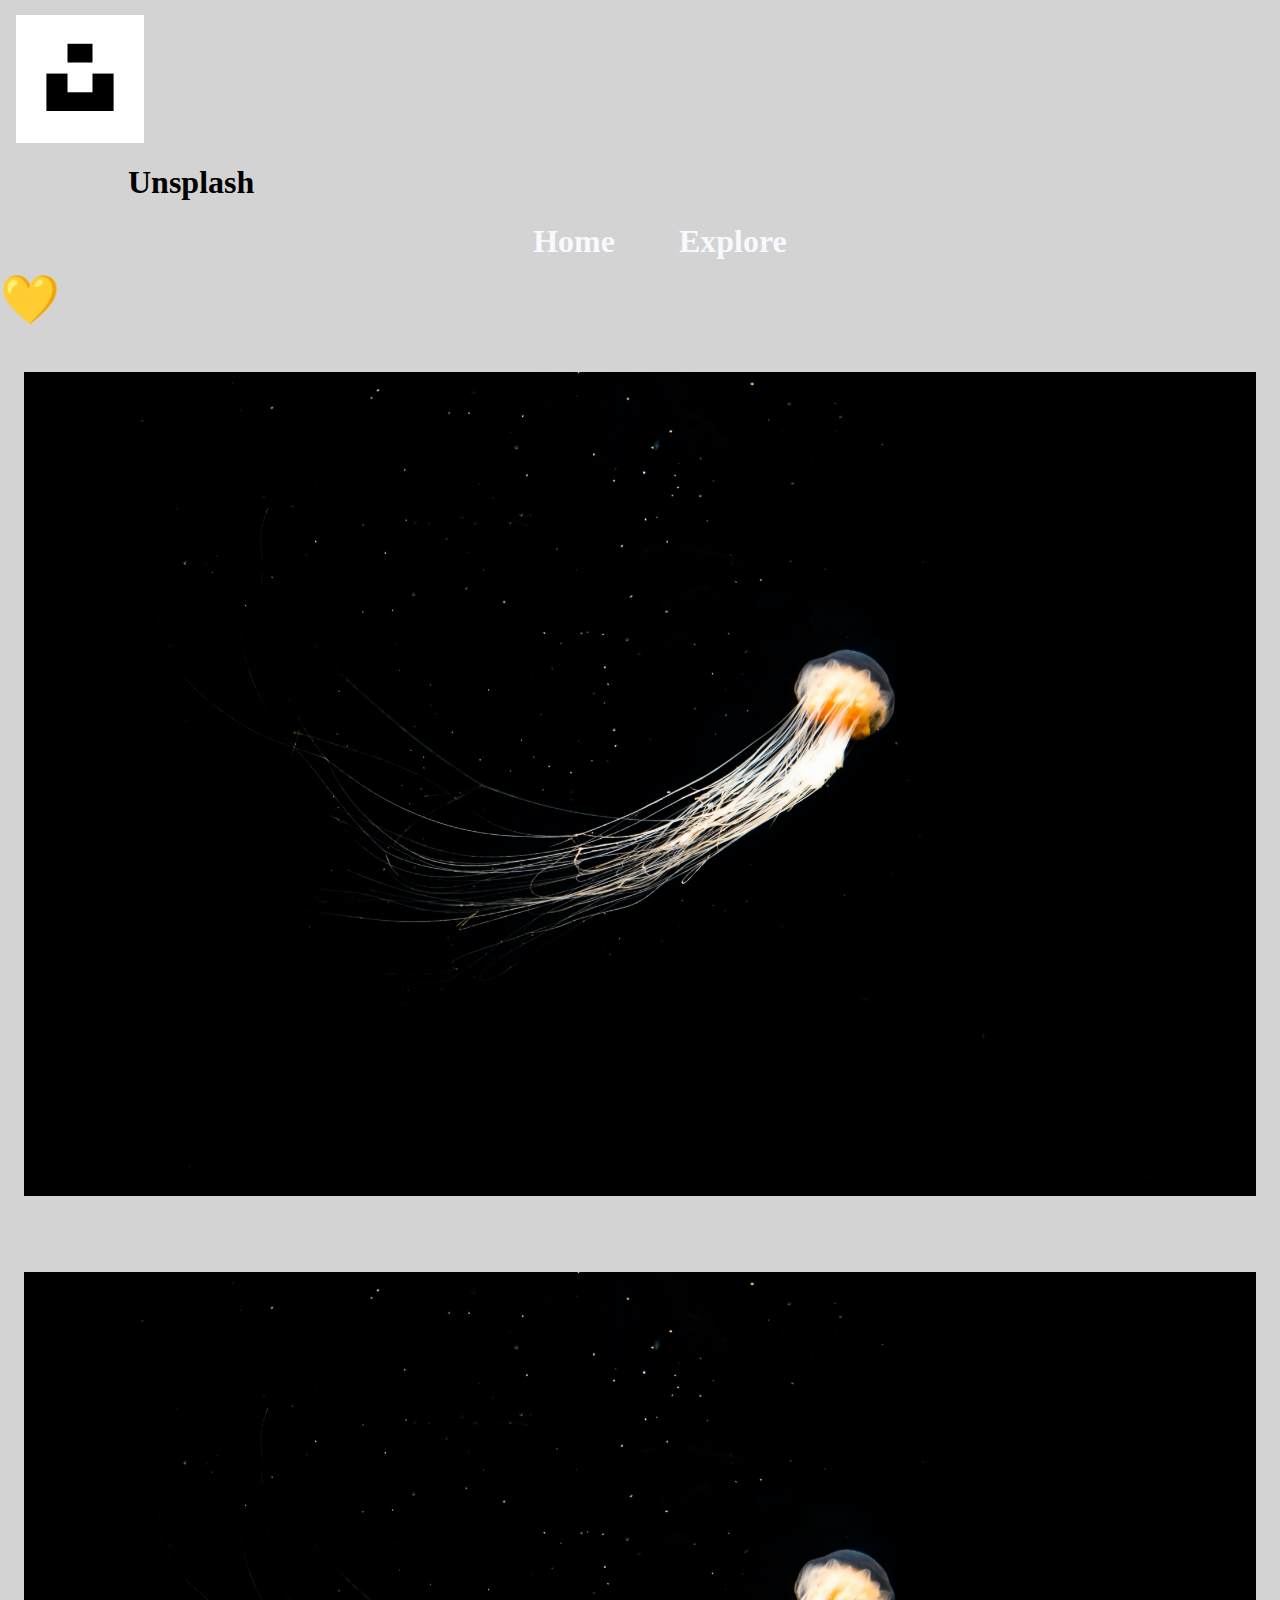
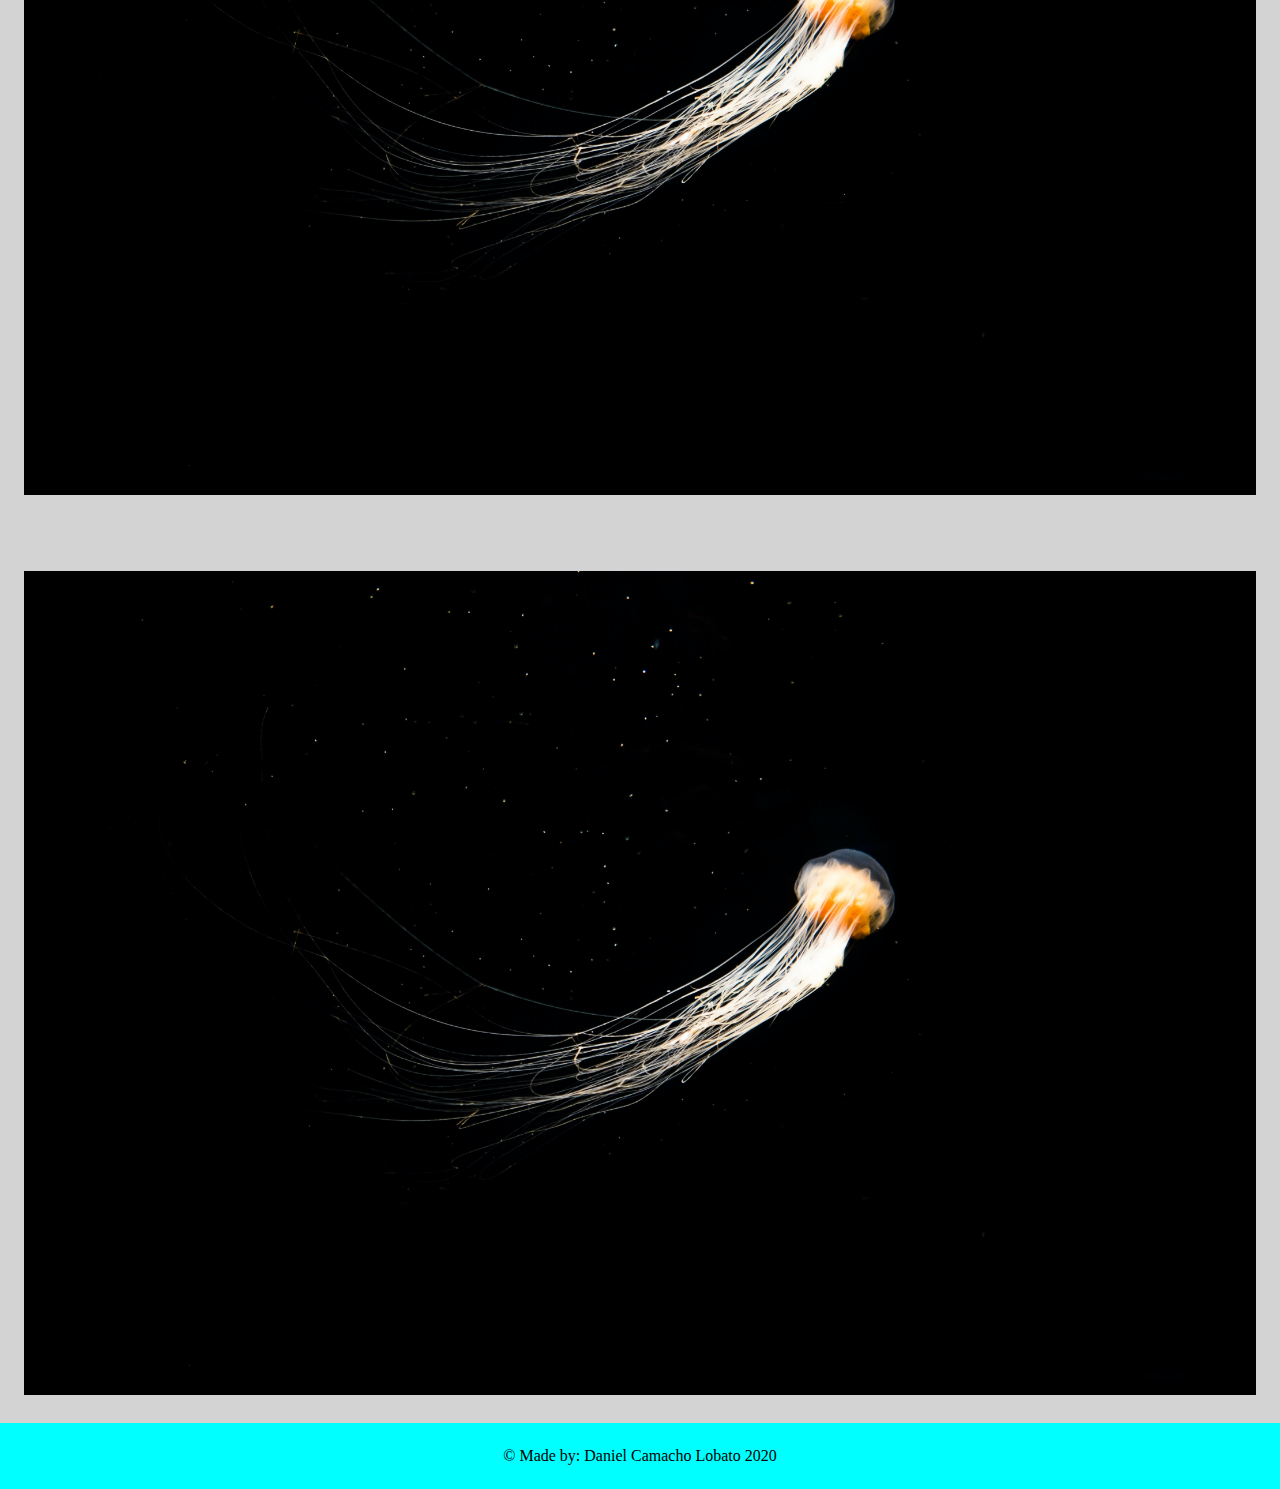
==== index.html @ 39430ba8 "Add files via upload" ====
<!doctype html>
<html lang="nl">

<head>
    <meta charset="UTF-8">
    <meta name="author" content="Daniel Camacho Lobato">
    <meta name="viewport" content="width=device-width, initial-scale=1">

    <title>Unsplash</title>

    <link href="styles/style.css" rel="stylesheet">
    <script type="text/javascript" src="scripts/script.js"></script>
</head>


<body>
<main>
    <img class="logo" src="images/unsplash_logo.png" alt="Logo Unsplash">
    <!--<img class="menu" src="images/hamburgericon.png" alt="Hamburger Menu"> -->
    <h1>Unsplash</h1>

    <nav>
        <ul>
            <li><a href="index.html">Home</a></li>
            <li><a href="explore.html">Explore</a></li>
        </ul>
    </nav>


    <section class="hartslag rood">
        <div>&#x1F49B;</div>
    </section>


    <img class="img1" src="images/afbeeldinghomepagina.jpg" alt="Afbeelding Homepagina">
    <!-- Bron: Unsplash, https://unsplash.com/t/wallpapers ,Picture by Master Wen on Unsplash -->
    <img class="img1" src="images/afbeeldinghomepagina.jpg" alt="Afbeelding Homepagina">
    <!-- Bron: Unsplash, https://unsplash.com/t/wallpapers ,Picture by Master Wen on Unsplash -->
    <img class="img1" src="images/afbeeldinghomepagina.jpg" alt="Afbeelding Homepagina">
    <!-- Bron: Unsplash, https://unsplash.com/t/wallpapers ,Picture by Master Wen on Unsplash -->
</main>





    <!-- <article>
        <p>
s
        </p>
    </article>
-->
</body>

</html>





<footer>
    <p> &copy; Made by: Daniel Camacho Lobato 2020</p>
</footer>
---- styles/style.css ----
/* CSS Document */
*,
*::after,
*::before {
    box-sizing: border-box;
}

body {
    background-color: lightgray;
    margin: 0;
}

h1 {
    display: flex;
    padding: 0 0em 0 4em;
    text-align: right;
}

nav a:hover {
    background-color: darkslategrey;
    color: black;
}

nav {
    width: 100%;
    padding: 0 1em 0 1em;
    margin: auto;
    text-align: center;
}

nav ul {
    display: flex;
    /*flex-wrap: wrap;*/
    list-style-type: none;
    justify-content: center;
}

nav ul li {
    display: flex;
    margin: 0;
}

nav ul a {
    flex-grow: 1;
    text-align: center;
    font-size: 2em;
    font-weight: bold;
    text-decoration: none;
    padding: 0em 1em 0 1em;
    color: ghostwhite;
}


.img1 {
    width: 100%;
    justify-content: center;
    padding: 1.5em;
    margin-top: 1.5em;
    border-color: aqua;
    border-radius: 1.5em;
}

.logo {
    width: 10%;
    position: relative;
    display: block;
    margin-left: 1em;
    margin-right: auto;
    margin-top: 15px;
    z-index: 100;
}




.section {
    position: relative;
    height: 15rem;
    padding: 1em;
    text-align: center;
    background-color: white;
    border-radius: 3rem;

    display: flex;
    justify-content: center;
    align-items: center;
}

div {
    width: 1em;
    height: 1em;
    font-size: 3em;
    line-height: 1em;
    display: flex;
}


@keyframes hartslag-animation {
    0% {
        transform: scale(1);
    }

    5% {
        transform: scale(.7);
    }

    10% {
        transform: scale(1.5);
    }

    30% {
        transform: scale(1);
    }

    100% {
        transform: scale(1);
    }
}

section.hartslag:hover div {
    animation-name: hartslag-animation;
    animation-duration: 2s;
    animation-iteration-count: auto;
    will-change: transform;
}





/*.menu{
    width: 10%;
    margin-right: 15em;
}
*/

footer {
    padding: .5em .5em .5em .5em;
    background-color: aqua;
    text-align: center;
}


@media (min-width 28em) {
    font-size: auto;
}
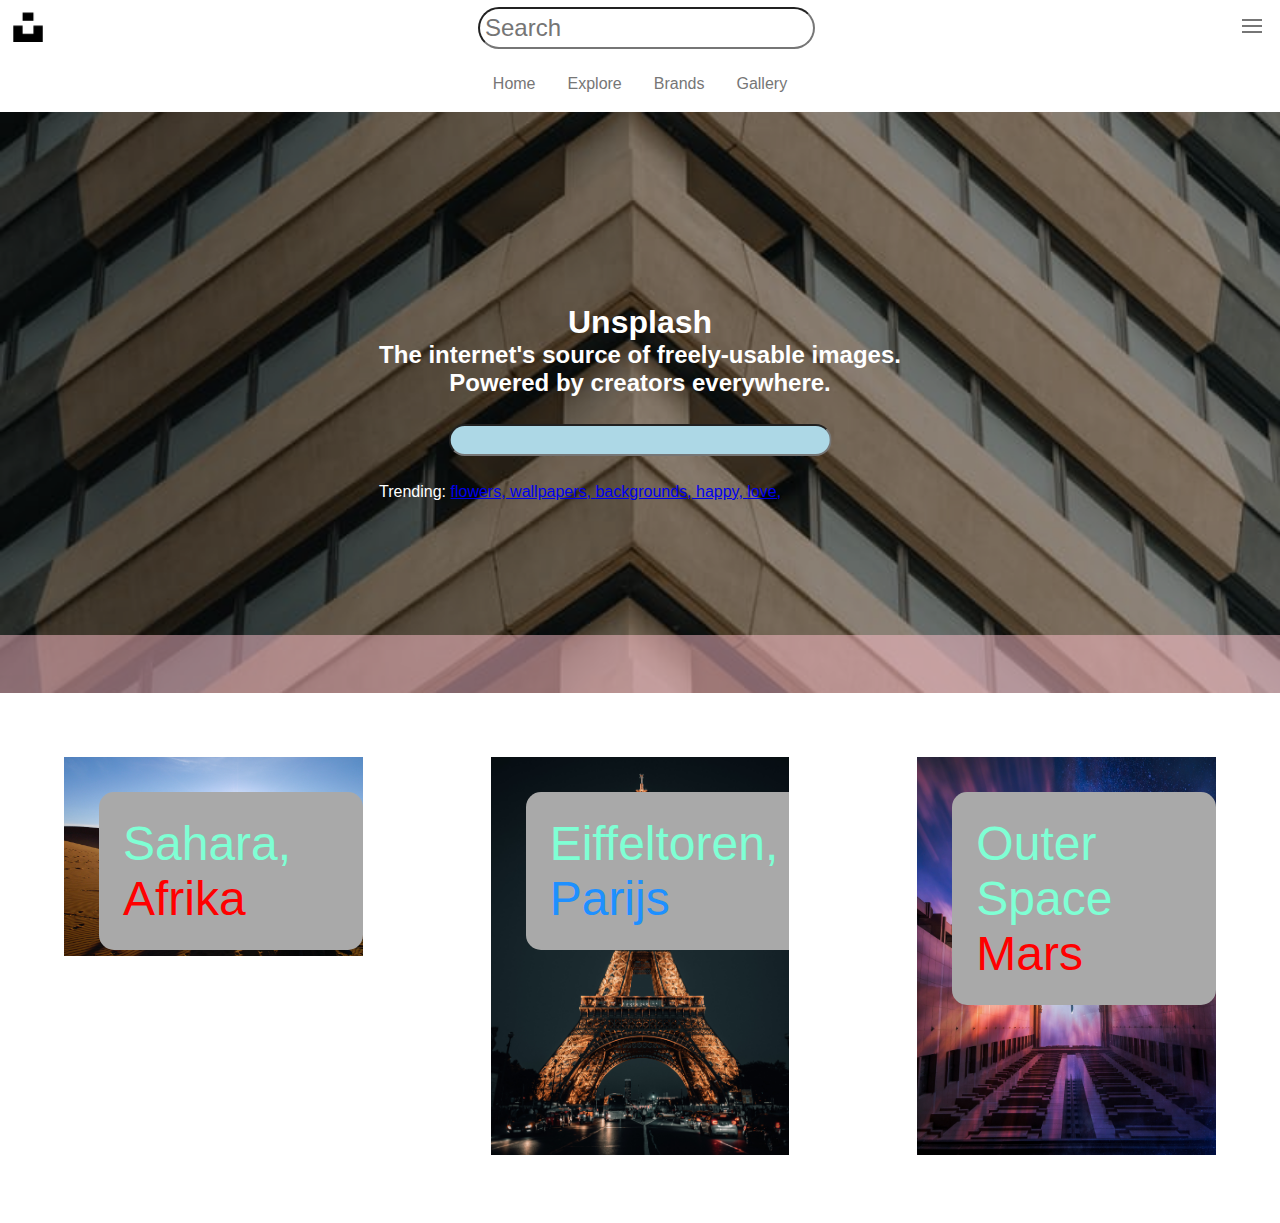
==== commit 551e5d1a: "Add files via upload" ====
--- a/index.html
+++ b/index.html
@@ -1,63 +1,88 @@
-<!doctype html>
-<html lang="nl">
+<!DOCTYPE html>
+<html lang="en" dir="ltr">
 
 <head>
-    <meta charset="UTF-8">
+    <meta charset="utf-8">
     <meta name="author" content="Daniel Camacho Lobato">
     <meta name="viewport" content="width=device-width, initial-scale=1">
-
-    <title>Unsplash</title>
-
-    <link href="styles/style.css" rel="stylesheet">
-    <script type="text/javascript" src="scripts/script.js"></script>
+    <title>unsplash</title>
+    <link rel="stylesheet" href="styles/style.css">
 </head>
 
-
 <body>
-<main>
-    <img class="logo" src="images/unsplash_logo.png" alt="Logo Unsplash">
-    <!--<img class="menu" src="images/hamburgericon.png" alt="Hamburger Menu"> -->
-    <h1>Unsplash</h1>
 
     <nav>
-        <ul>
-            <li><a href="index.html">Home</a></li>
-            <li><a href="explore.html">Explore</a></li>
-        </ul>
+        <div class="nav1">
+            <img src="images/unsplash_logo.png" class="logo" alt="logo Unsplash">
+            <form class="" action="index.html" method="post">
+                <input type="text" placeholder="Search" name="" value="">
+            </form>
+
+            <div class="hamburger">
+                <div></div>
+                <div></div>
+                <div></div>
+            </div>
+
+        </div>
+
+        <div class="nav2">
+            <ul>
+                <li><a href="#">Home</a></li>
+                <li><a href="#">Explore</a></li>
+                <li><a href="#">Brands</a></li>
+                <li><a href="#">Gallery</a></li>
+            </ul>
+        </div>
     </nav>
-
-
-    <section class="hartslag rood">
-        <div>&#x1F49B;</div>
-    </section>
-
-
-    <img class="img1" src="images/afbeeldinghomepagina.jpg" alt="Afbeelding Homepagina">
-    <!-- Bron: Unsplash, https://unsplash.com/t/wallpapers ,Picture by Master Wen on Unsplash -->
-    <img class="img1" src="images/afbeeldinghomepagina.jpg" alt="Afbeelding Homepagina">
-    <!-- Bron: Unsplash, https://unsplash.com/t/wallpapers ,Picture by Master Wen on Unsplash -->
-    <img class="img1" src="images/afbeeldinghomepagina.jpg" alt="Afbeelding Homepagina">
-    <!-- Bron: Unsplash, https://unsplash.com/t/wallpapers ,Picture by Master Wen on Unsplash -->
-</main>
 
 
 
 
+    <main>
+        <section id="welkom">
+            <div class="overlay"></div>
+            <div class="tekst">
+                <h1>Unsplash</h1>
+                <h2>
+                    The internet's source of freely-usable images.<br>
+                    Powered by creators everywhere.
+                </h2>
+                <form class="" action="index.html" method="post">
+                    <input type="text" name="" value="">
+                </form>
+                <p>Trending: <a href="#">flowers, </a><a href="#">wallpapers, </a><a href="#">backgrounds, </a><a href="#">happy, </a><a href="#">love, </a></p>
+            </div>
+            <div class="bottom">
 
-    <!-- <article>
-        <p>
-s
-        </p>
-    </article>
--->
-</body>
+            </div>
+        </section>
 
-</html>
+<section id="fotos">
+<div>
+    <img src="images/foto's/afbeelding20.jpg" class="logo" alt="Sahara - Afrika">
+    <p> Sahara, <span>Afrika</span> </p>
+</div>
+<div>
+    <img src="images/foto's/afbeelding60.jpg" class="logo" alt="Sahara - Afrika">
+    <p> Eiffeltoren, <span>Parijs</span> </p>
+</div>
+<div>
+    <img src="images/foto's/afbeelding50.jpg" class="logo" alt="Sahara - Afrika">
+    <p> Outer Space <span>Mars</span> </p>
+</div>
 
 
 
 
+</section>
 
-<footer>
-    <p> &copy; Made by: Daniel Camacho Lobato 2020</p>
-</footer>
+
+    </main>
+
+
+
+    <!-- <footer>
+      <p>&copy; Made by: Daniel Camacho Lobato 2020</p>
+    </footer> -->
+</body></html>
--- a/styles/style.css
+++ b/styles/style.css
@@ -1,146 +1,211 @@
-/* CSS Document */
-*,
-*::after,
-*::before {
-    box-sizing: border-box;
+* {
+    padding: 0;
+    margin: 0;
 }
 
 body {
-    background-color: lightgray;
-    margin: 0;
-}
-
-h1 {
-    display: flex;
-    padding: 0 0em 0 4em;
-    text-align: right;
-}
-
-nav a:hover {
-    background-color: darkslategrey;
+    font-family: -apple-system, BlinkMacSystemFont, San Francisco, Helvetica Neue, Helvetica, Ubuntu, Roboto, Noto, Segoe UI, Arial, sans-serif;
+}
+
+nav {
+    position: relative;
+    width: 100%;
+    box-shadow: 0 4px 12px rgba(0, 0, 0, .08), 0 0 1px rgba(1, 0, 0, .1);
+}
+
+nav div {
+    height: 56px;
+}
+
+
+/* nav 1----------------------------------------------- */
+nav .nav1 {
+    display: flex;
+    flex-direction: row;
+    justify-content: space-between;
+    align-items: center;
+}
+
+nav .logo {
+    position: relative;
+    height: 56px;
+}
+
+nav input {
+    border-radius: 50px;
+    font-size: 1.5em;
+    width: 100%;
+    padding: .2em;
+}
+
+nav .hamburger {
+    position: relative;
+    height: 56px;
+    width: 56px;
+    display: flex;
+    flex-direction: column;
+    align-items: center;
+    justify-content: center;
+    margin-left: 0 20px 0 0;
+}
+
+nav .hamburger div {
+    position: relative;
+    width: 20px;
+    height: 2px;
+    margin-bottom: 4px;
+    background-color: #767676;
+}
+
+
+/* nav 2----------------------------------------------- */
+nav .nav2 ul {
+    height: 100%;
+    display: flex;
+    flex-direction: row;
+    justify-content: center;
+    align-items: center;
+
+}
+
+nav .nav2 ul li {
+    padding: 1em;
+    list-style-type: none;
+
+}
+
+nav .nav2 ul li a {
+    text-decoration: none;
+    color: #767676;
+}
+
+nav .nav2 ul li a:hover {
     color: black;
 }
 
-nav {
-    width: 100%;
-    padding: 0 1em 0 1em;
-    margin: auto;
+
+
+
+#welkom {
+    position: relative;
+    background-image: url(../images/welkombg.jpeg);
+    background-repeat: no-repeat;
+    background-size: cover;
+    background-position: center center;
+
+    display: flex;
+    flex-direction: row;
+    align-items: center;
+    justify-content: center;
+}
+
+#welkom .overlay {
+    position: absolute;
+    background-color: black;
+    width: 100%;
+    height: 100%;
+    opacity: .4;
+}
+
+#welkom div:nth-child(2) {
+    position: relative;
+    padding: 10em 0 10em 0;
+}
+
+#welkom input{
+    width: 70%;
+    left: 50%;
+    margin: 2em 0 2em 0;
+    padding: .5em;
+    border-radius: 2em;
+    background-color: lightblue;
+    transform: translateX(-50%);
+    position: relative;
+}
+
+#welkom h1,
+h2,
+p {
+    color: white;
+}
+
+
+#welkom .tekst{
+    margin: 2em;
+}
+
+
+#welkom h1 {
+    font-size: 2em;
     text-align: center;
-}
-
-nav ul {
-    display: flex;
-    /*flex-wrap: wrap;*/
-    list-style-type: none;
-    justify-content: center;
-}
-
-nav ul li {
-    display: flex;
-    margin: 0;
-}
-
-nav ul a {
-    flex-grow: 1;
+
+}
+
+#welkom h2 {
+    font-size: 1.5em;
     text-align: center;
-    font-size: 2em;
-    font-weight: bold;
-    text-decoration: none;
-    padding: 0em 1em 0 1em;
-    color: ghostwhite;
-}
-
-
-.img1 {
-    width: 100%;
-    justify-content: center;
-    padding: 1.5em;
-    margin-top: 1.5em;
-    border-color: aqua;
-    border-radius: 1.5em;
-}
-
-.logo {
-    width: 10%;
-    position: relative;
-    display: block;
-    margin-left: 1em;
-    margin-right: auto;
+}
+
+
+#welkom .bottom {
+    position: absolute;
+    background-color: red;
+    opacity: .5;
+    width: 100%;
+    height: 10%;
+    bottom: 0;
+}
+
+
+
+
+
+#fotos{
+    display: flex;
+    flex-direction: column;
+}
+
+#fotos div{
+    position: relative;
+    width: 90%;
+    margin: 5% 5% 5% 5%;
+    overflow: hidden;
+}
+
+#fotos div img{
+    position: relative;
+    width: 100%;
+}
+#fotos div p{
+    position: absolute;
+    top:20px;
+    left:35px;
+    font-size: 3em;
+    font-weight: 200;
+    color: aquamarine;
+    background-color: darkgrey;
+    border-radius: 15px;
+    padding: .5em;
     margin-top: 15px;
-    z-index: 100;
-}
-
-
-
-
-.section {
-    position: relative;
-    height: 15rem;
-    padding: 1em;
-    text-align: center;
-    background-color: white;
-    border-radius: 3rem;
-
-    display: flex;
-    justify-content: center;
-    align-items: center;
-}
-
-div {
-    width: 1em;
-    height: 1em;
-    font-size: 3em;
-    line-height: 1em;
-    display: flex;
-}
-
-
-@keyframes hartslag-animation {
-    0% {
-        transform: scale(1);
+}
+
+#fotos div p span{
+    color:red
+}
+#fotos div:nth-child(2) p span{
+    color:dodgerblue;
+}
+
+
+
+
+@media only screen and (min-width: 1000px) {
+    #welkom .bottom {
+        background-color: pink;
     }
 
-    5% {
-        transform: scale(.7);
-    }
-
-    10% {
-        transform: scale(1.5);
-    }
-
-    30% {
-        transform: scale(1);
-    }
-
-    100% {
-        transform: scale(1);
-    }
-}
-
-section.hartslag:hover div {
-    animation-name: hartslag-animation;
-    animation-duration: 2s;
-    animation-iteration-count: auto;
-    will-change: transform;
-}
-
-
-
-
-
-/*.menu{
-    width: 10%;
-    margin-right: 15em;
-}
-*/
-
-footer {
-    padding: .5em .5em .5em .5em;
-    background-color: aqua;
-    text-align: center;
-}
-
-
-@media (min-width 28em) {
-    font-size: auto;
-}
+    #fotos{
+    display: flex;
+    flex-direction: row;
+}
+}
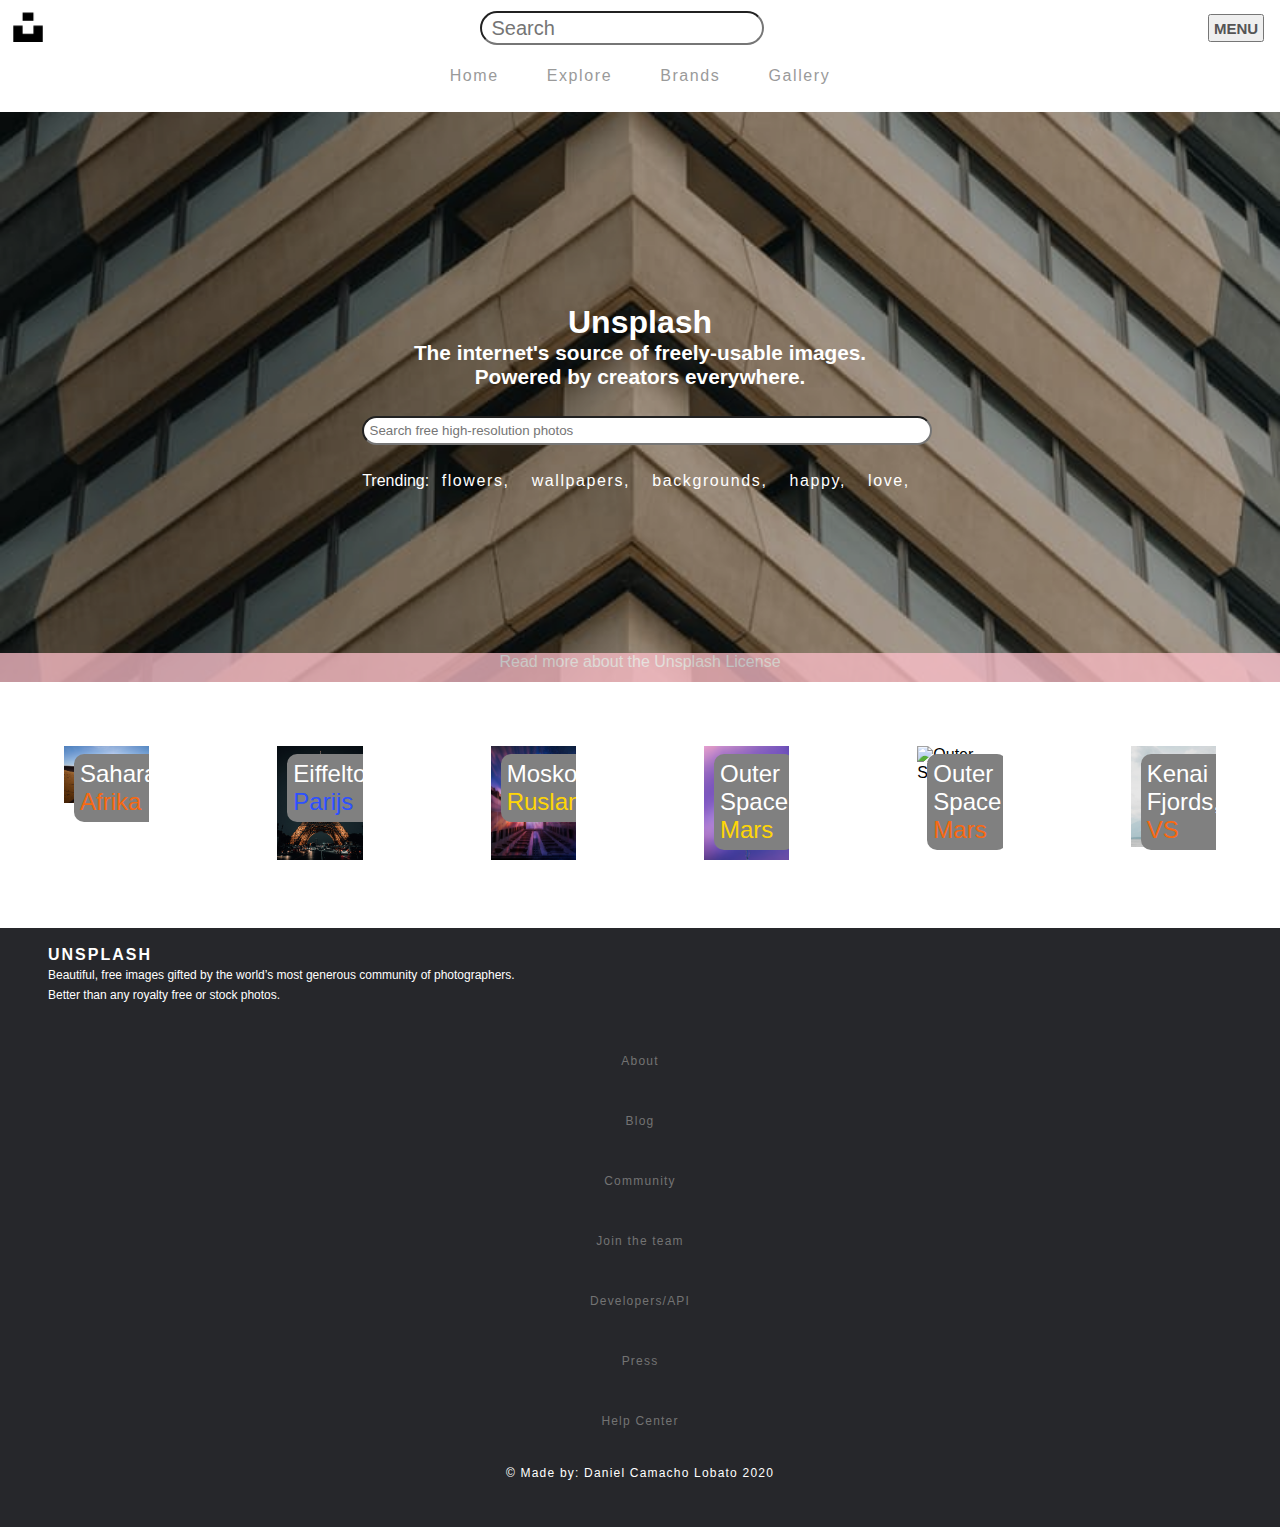
==== commit 77a4f3d4: "Add files via upload" ====
--- a/index.html
+++ b/index.html
@@ -2,87 +2,143 @@
 <html lang="en" dir="ltr">
 
 <head>
-    <meta charset="utf-8">
-    <meta name="author" content="Daniel Camacho Lobato">
-    <meta name="viewport" content="width=device-width, initial-scale=1">
-    <title>unsplash</title>
-    <link rel="stylesheet" href="styles/style.css">
+  <meta charset="utf-8">
+  <meta name="author" content="Daniel Camacho Lobato">
+  <meta name="viewport" content="width=device-width, initial-scale=1">
+
+  <title>Unsplash</title>
+  <link rel="stylesheet" href="styles/style.css">
 </head>
 
 <body>
 
-    <nav>
-        <div class="nav1">
-            <img src="images/unsplash_logo.png" class="logo" alt="logo Unsplash">
-            <form class="" action="index.html" method="post">
-                <input type="text" placeholder="Search" name="" value="">
-            </form>
+  <nav>
 
-            <div class="hamburger">
-                <div></div>
-                <div></div>
-                <div></div>
-            </div>
+    <div class="nav1">
+      <img src="images/unsplash_logo.png" class="logo" alt="logo Unsplash">
+      <form class="" action="index.html" method="post">
+        <input type="text" placeholder="Search" name="" value="">
+      </form>
 
-        </div>
+      <div class="hamburger">
+        <!--<div></div>
+        <div></div>
+        <div></div> -->
+        <button id="hetmenu">MENU</button>
+      </div>
 
-        <div class="nav2">
-            <ul>
-                <li><a href="#">Home</a></li>
-                <li><a href="#">Explore</a></li>
-                <li><a href="#">Brands</a></li>
-                <li><a href="#">Gallery</a></li>
-            </ul>
-        </div>
-    </nav>
+    </div>
+
+
+
+    <div class="nav2">
+      <ul>
+        <li><a href="#">Home</a></li>
+        <li><a href="explore.html">Explore</a></li>
+        <li><a href="#">Brands</a></li>
+        <li><a href="#">Gallery</a></li>
+      </ul>
+    </div>
+
+  </nav>
+
+
+  <ul id="expandednav">
+    <li id="closemenu">
+      <svg aria-hidden="true" focusable="false" data-prefix="fas" data-icon="times" class="svg-inline--fa fa-times fa-w-11" role="img" xmlns="http://www.w3.org/2000/svg" viewBox="0 0 352 512"><path d="M242.72 256l100.07-100.07c12.28-12.28 12.28-32.19 0-44.48l-22.24-22.24c-12.28-12.28-32.19-12.28-44.48 0L176 189.28 75.93 89.21c-12.28-12.28-32.19-12.28-44.48 0L9.21 111.45c-12.28 12.28-12.28 32.19 0 44.48L109.28 256 9.21 356.07c-12.28 12.28-12.28 32.19 0 44.48l22.24 22.24c12.28 12.28 32.2 12.28 44.48 0L176 322.72l100.07 100.07c12.28 12.28 32.2 12.28 44.48 0l22.24-22.24c12.28-12.28 12.28-32.19 0-44.48L242.72 256z"></path></svg>
+    </li>
+    <li><a href="index.html"> Log in </a></li>
+    <li><a href="index.html"> About </a></li>
+    <li><a href="index.html"> Wallpapers </a></li>
+    <li><a href="index.html"> Blog </a></li>
+    <li><a href="index.html"> Topics </a></li>
+    <li><a href="index.html"> Collections </a></li>
+    <li><a href="index.html"> Community </a></li>
+    <li><a href="index.html"> History </a></li>
+  </ul>
+
+
+
+  <main>
+    <section id="welkom">
+      <div class="overlay"></div>
+      <div class="tekst">
+        <h1>Unsplash</h1>
+        <h2>
+          The internet's source of freely-usable images.<br>
+          Powered by creators everywhere.
+        </h2>
+        <form class="form" action="index.html" method="post">
+          <input type="text" placeholder="Search free high-resolution photos" name="" value="">
+        </form>
+        <p> Trending: <a href="#">flowers, </a><a href="#">wallpapers, </a><a href="#">backgrounds, </a><a href="#">happy, </a><a href="#">love, </a></p>
+      </div>
+
+
+      <div class="bottom">
+        <p>Read more about the Unsplash License</p>
+      </div>
+    </section>
 
 
 
 
-    <main>
-        <section id="welkom">
-            <div class="overlay"></div>
-            <div class="tekst">
-                <h1>Unsplash</h1>
-                <h2>
-                    The internet's source of freely-usable images.<br>
-                    Powered by creators everywhere.
-                </h2>
-                <form class="" action="index.html" method="post">
-                    <input type="text" name="" value="">
-                </form>
-                <p>Trending: <a href="#">flowers, </a><a href="#">wallpapers, </a><a href="#">backgrounds, </a><a href="#">happy, </a><a href="#">love, </a></p>
-            </div>
-            <div class="bottom">
 
-            </div>
-        </section>
 
-<section id="fotos">
-<div>
-    <img src="images/foto's/afbeelding20.jpg" class="logo" alt="Sahara - Afrika">
-    <p> Sahara, <span>Afrika</span> </p>
-</div>
-<div>
-    <img src="images/foto's/afbeelding60.jpg" class="logo" alt="Sahara - Afrika">
-    <p> Eiffeltoren, <span>Parijs</span> </p>
-</div>
-<div>
-    <img src="images/foto's/afbeelding50.jpg" class="logo" alt="Sahara - Afrika">
-    <p> Outer Space <span>Mars</span> </p>
-</div>
+
+    <section id="fotos">
+      <div>
+        <img src="images/foto's/afbeelding20.jpg" class="logo" alt="Sahara - Afrika">
+        <p> Sahara, <span>Afrika</span> </p>
+      </div>
+      <div>
+        <img src="images/foto's/afbeelding60.jpg" class="logo" alt="Sahara - Afrika">
+        <p> Eiffeltoren, <span>Parijs</span> </p>
+      </div>
+      <div>
+        <img src="images/foto's/afbeelding50.jpg" class="logo" alt="Outer Space">
+        <p> Moskou, <span>Rusland</span> </p>
+      </div>
+      <div>
+        <img src="images/foto's/afbeelding40.jpg" class="logo" alt="Outer Space">
+        <p> Outer Space <span>Mars</span> </p>
+      </div>
+      <div>
+        <img src="images/foto's/afbeelding70.jpg" class="logo" alt="Outer Space">
+        <p> Outer Space <span>Mars</span> </p>
+      </div>
+      <div>
+        <img src="images/foto's/afbeelding30.jpg" class="logo" alt="Outer Space">
+        <p> Kenai Fjords, <span> VS </span> </p>
+      </div>
+
+    </section>
+
+  </main>
+
+
+
+  <footer class="site-footer">
+    <h6> Unsplash </h6>
+    <p> Beautiful, free images gifted by the world’s most generous community of photographers. <br>
+      Better than any royalty free or stock photos. </p>
+
+    <ul class="footer-links">
+      <li><a href="index.html">About</a></li>
+      <li><a href="index.html">Blog</a></li>
+      <li><a href="index.html">Community</a></li>
+      <li><a href="index.html">Join the team</a></li>
+      <li><a href="index.html">Developers/API</a></li>
+      <li><a href="index.html">Press</a></li>
+      <li><a href="index.html">Help Center</a></li>
+
+      <p>&copy; Made by: Daniel Camacho Lobato 2020 </p>
+  </footer>
 
 
 
 
-</section>
+  <script src="scripts/script.js"> </script>
+</body>
 
-
-    </main>
-
-
-
-    <!-- <footer>
-      <p>&copy; Made by: Daniel Camacho Lobato 2020</p>
-    </footer> -->
-</body></html>
+</html>
--- a/styles/style.css
+++ b/styles/style.css
@@ -1,211 +1,375 @@
 * {
-    padding: 0;
-    margin: 0;
+  padding: 0;
+  margin: 0;
 }
 
 body {
-    font-family: -apple-system, BlinkMacSystemFont, San Francisco, Helvetica Neue, Helvetica, Ubuntu, Roboto, Noto, Segoe UI, Arial, sans-serif;
+  font-family: -apple-system, BlinkMacSystemFont, San Francisco, Helvetica Neue, Helvetica, Ubuntu, Roboto, Noto, Segoe UI, Arial, sans-serif;
 }
 
 nav {
-    position: relative;
-    width: 100%;
-    box-shadow: 0 4px 12px rgba(0, 0, 0, .08), 0 0 1px rgba(1, 0, 0, .1);
+  position: relative;
+  width: 100%;
+  box-shadow: 0 4px 12px rgba(0, 0, 0, .08), 0 0 1px rgba(1, 0, 0, .1);
 }
 
 nav div {
-    height: 56px;
-}
-
+  height: 56px;
+}
 
 /* nav 1----------------------------------------------- */
 nav .nav1 {
-    display: flex;
-    flex-direction: row;
-    justify-content: space-between;
-    align-items: center;
+  display: flex;
+  flex-direction: row;
+  justify-content: space-between;
+  align-items: center;
 }
 
 nav .logo {
-    position: relative;
-    height: 56px;
+  position: relative;
+  height: 56px;
 }
 
 nav input {
-    border-radius: 50px;
-    font-size: 1.5em;
-    width: 100%;
-    padding: .2em;
-}
-
+  border-radius: 25px;
+  font-size: 1.25em;
+  width: 90%;
+  padding: .19em .5em;
+
+}
+
+/* HamburgerMenu--------------------------------------- */
 nav .hamburger {
-    position: relative;
-    height: 56px;
-    width: 56px;
-    display: flex;
-    flex-direction: column;
-    align-items: center;
-    justify-content: center;
-    margin-left: 0 20px 0 0;
-}
-
-nav .hamburger div {
-    position: relative;
-    width: 20px;
-    height: 2px;
-    margin-bottom: 4px;
-    background-color: #767676;
-}
+  position: relative;
+  height: 56px;
+  width: 56px;
+  display: flex;
+  flex-direction: column;
+  align-items: center;
+  justify-content: center;
+  margin: .5em 1em .5em 1em;
+}
+
+/*
+nav .hamburger ul {
+  margin: 0;
+  padding: 2em 2em 2em 2em;
+  position: fixed;
+  background-color: darkcyan;
+  list-style: none;
+} */
+nav .nav1 ul {
+  position: fixed;
+  list-style: none;
+  top: 0;
+  bottom: 0;
+  right: 0;
+  left: 0;
+  height: 100%;
+  transform: translateX(-100%);
+  transform: 5s;
+}
+
+nav #hetmenu {
+  font-size: 15px;
+  font-weight: bold;
+  color: #555555;
+  padding: 3.5px 3.5px;
+  text-align: center;
+  text-decoration: none;
+  list-style: none;
+}
+
+nav .hamburgermenu {
+  transform: translateX(0);
+}
+
+#expandednav {
+  position: fixed;
+  background-color: #26272b;
+  width: 100vw;
+  height: 100vh;
+  left: 0;
+  top: 0;
+  z-index: 100;
+  text-decoration: none;
+  transform: translateY(-100%);
+  display: flex;
+  flex-direction: column;
+  align-items: center;
+  justify-content: center;
+}
+
+#expandednav, ul, li, a {
+  color: white;
+  text-decoration: none;
+  list-style: none;
+  text-align: center;
+  letter-spacing: .1em;
+  margin-bottom: 2em;
+  padding: 8px 8px;
+  transition: .4s;
+}
+#expandednav, ul, li, a:hover {
+  color: dodgerblue;
+}
+
+.showexpandednav {
+  transform: translateY(0%) !important;
+}
+
+#closemenu{
+  width: 20px;
+  right: 0;
+  position: absolute;
+  right: 20px;
+  top: 0;
+}
+#closemenu svg{
+  fill:white;
+  transition: .3s;
+}
+#closemenu svg:hover{
+  fill:red;
+  transform: scale(1.2) rotate(360deg);
+}
+#closemenu svg:active{
+  fill:green;
+  transform: scale(.6) rotate(-360deg);
+}
+
 
 
 /* nav 2----------------------------------------------- */
 nav .nav2 ul {
-    height: 100%;
-    display: flex;
-    flex-direction: row;
-    justify-content: center;
-    align-items: center;
-
+  height: 100%;
+  display: flex;
+  flex-direction: row;
+  justify-content: center;
+  align-items: center;
+  left: 0;
+  top: 0;
 }
 
 nav .nav2 ul li {
-    padding: 1em;
-    list-style-type: none;
-
+  padding: 1em;
+  list-style-type: none;
 }
 
 nav .nav2 ul li a {
-    text-decoration: none;
-    color: #767676;
+  text-decoration: none;
+  color: #9a9a9a;
+  transition: .3s;
 }
 
 nav .nav2 ul li a:hover {
-    color: black;
-}
-
-
-
-
+  color: black;
+}
+
+/* Homepage Unsplash met openingstekst en form---------------------------------------- */
 #welkom {
-    position: relative;
-    background-image: url(../images/welkombg.jpeg);
-    background-repeat: no-repeat;
-    background-size: cover;
-    background-position: center center;
-
-    display: flex;
-    flex-direction: row;
-    align-items: center;
-    justify-content: center;
+  position: relative;
+  background-image: url(../images/welkombg.jpeg);
+  background-repeat: no-repeat;
+  background-size: cover;
+  background-position: center center;
+  display: flex;
+  flex-direction: row;
+  align-items: center;
+  justify-content: center;
 }
 
 #welkom .overlay {
-    position: absolute;
-    background-color: black;
-    width: 100%;
-    height: 100%;
-    opacity: .4;
+  position: absolute;
+  background-color: black;
+  width: 100%;
+  height: 100%;
+  opacity: .3;
 }
 
 #welkom div:nth-child(2) {
-    position: relative;
-    padding: 10em 0 10em 0;
-}
-
-#welkom input{
-    width: 70%;
-    left: 50%;
-    margin: 2em 0 2em 0;
-    padding: .5em;
-    border-radius: 2em;
-    background-color: lightblue;
-    transform: translateX(-50%);
-    position: relative;
+  position: relative;
+  padding: 10em 0 10em 0;
+}
+
+#welkom input {
+  width: 100%;
+  left: 0%;
+  right: 0%;
+  margin: 2em 0 2em 0;
+  padding: .4em;
+  border-radius: 15px;
+  background-color: white;
+  transform: translateX(0%);
 }
 
 #welkom h1,
 h2,
 p {
-    color: white;
-}
-
-
-#welkom .tekst{
-    margin: 2em;
-}
-
+  color: white;
+}
+
+#welkom .tekst {
+  margin: 2em;
+  text-align: center;
+}
 
 #welkom h1 {
-    font-size: 2em;
-    text-align: center;
-
+  font-size: 2em;
+  text-align: center;
 }
 
 #welkom h2 {
-    font-size: 1.5em;
-    text-align: center;
-}
-
+  font-size: 1.3em;
+  text-align: center;
+}
+
+#welkom a {
+  color: white;
+  text-decoration: none;
+  list-style: none;
+}
 
 #welkom .bottom {
-    position: absolute;
-    background-color: red;
-    opacity: .5;
-    width: 100%;
-    height: 10%;
-    bottom: 0;
-}
-
-
-
-
-
-#fotos{
-    display: flex;
-    flex-direction: column;
-}
-
-#fotos div{
-    position: relative;
-    width: 90%;
-    margin: 5% 5% 5% 5%;
-    overflow: hidden;
-}
-
-#fotos div img{
-    position: relative;
-    width: 100%;
-}
-#fotos div p{
-    position: absolute;
-    top:20px;
-    left:35px;
-    font-size: 3em;
-    font-weight: 200;
-    color: aquamarine;
-    background-color: darkgrey;
-    border-radius: 15px;
-    padding: .5em;
-    margin-top: 15px;
-}
-
-#fotos div p span{
-    color:red
-}
-#fotos div:nth-child(2) p span{
-    color:dodgerblue;
-}
-
-
-
-
+  position: absolute;
+  width: 100%;
+  height: 5%;
+  bottom: 0;
+  text-align: center;
+  opacity: 75%;
+}
+
+/* Explorepagina---------------------------------------- */
+#onderwerpen .tekste {
+  /* position: absolute; */
+  margin: 2em 2em 2em 2em;
+  text-align: center;
+}
+
+#onderwerpen .tekste {
+  margin: 2em;
+  text-align: center;
+  color: #737373;
+}
+
+#onderwerpen h1 {
+  font-size: 1.5em;
+  text-align: center;
+  margin: 5% 5% 5% 5%;
+  color: black;
+}
+
+#onderwerpen h2 {
+  font-size: 1em;
+  text-align: center;
+  margin: 5% 5% 5% 5%;
+  color: #737373;
+}
+
+#onderwerpen h3 {
+  font-size: 1em;
+  text-align: center;
+  margin: 5% 5% 5% 5%;
+  color: black;
+}
+
+
+#onderwerpen, .background img {
+  position: relative;
+  width: 90%;
+  padding-top: 2em;
+  margin: 2% 5% 2% 5%;
+}
+
+
+
+
+/* Foto's---------------------------------------- */
+#fotos {
+  display: flex;
+  flex-direction: column;
+}
+
+#fotos div {
+  position: relative;
+  width: 90%;
+  margin: 5% 5% 5% 5%;
+  overflow: hidden;
+}
+
+#fotos div img {
+  position: relative;
+  width: 100%;
+}
+
+#fotos div p {
+  position: absolute;
+  top: 5px;
+  left: 10px;
+  font-size: 1.5em;
+  font-weight: 280;
+  color: white;
+  background-color: grey;
+  border-radius: 10px;
+  padding: .25em;
+  margin-top: 3.5px;
+}
+
+#fotos div p span {
+  color: #F76912;
+}
+
+#fotos div:nth-child(2) p span {
+  color: #2D50FF;
+}
+
+#fotos div:nth-child(3) p span {
+  color: #FFD606;
+}
+
+#fotos div:nth-child(4) p span {
+  color: #FFD606;
+}
+
+/* Footer---------------------------------------- */
+.site-footer {
+  background-color: #26272b;
+  padding: 1em 4em 1em 4em;
+  font-size: 12px;
+  line-height: 20px;
+  color: white;
+}
+
+.site-footer h6 {
+  color: white;
+  font-size: 16px;
+  text-transform: uppercase;
+  margin-top: 5px;
+  letter-spacing: 2px
+}
+
+.site-footer a {
+  color: #737373;
+}
+
+.footer-links {
+  margin-top: 2.5em;
+  text-decoration: none;
+  list-style: none;
+}
+
+.footer-links a:active, .footer-links a:focus, .footer-links a:hover {
+  color: dodgerblue;
+}
+
+/* Media-Queries---------------------------------------- */
 @media only screen and (min-width: 1000px) {
-    #welkom .bottom {
-        background-color: pink;
-    }
-
-    #fotos{
+  #welkom .bottom {
+    background-color: pink;
+  }
+
+  #fotos {
     display: flex;
     flex-direction: row;
-}
-}
+  }
+}
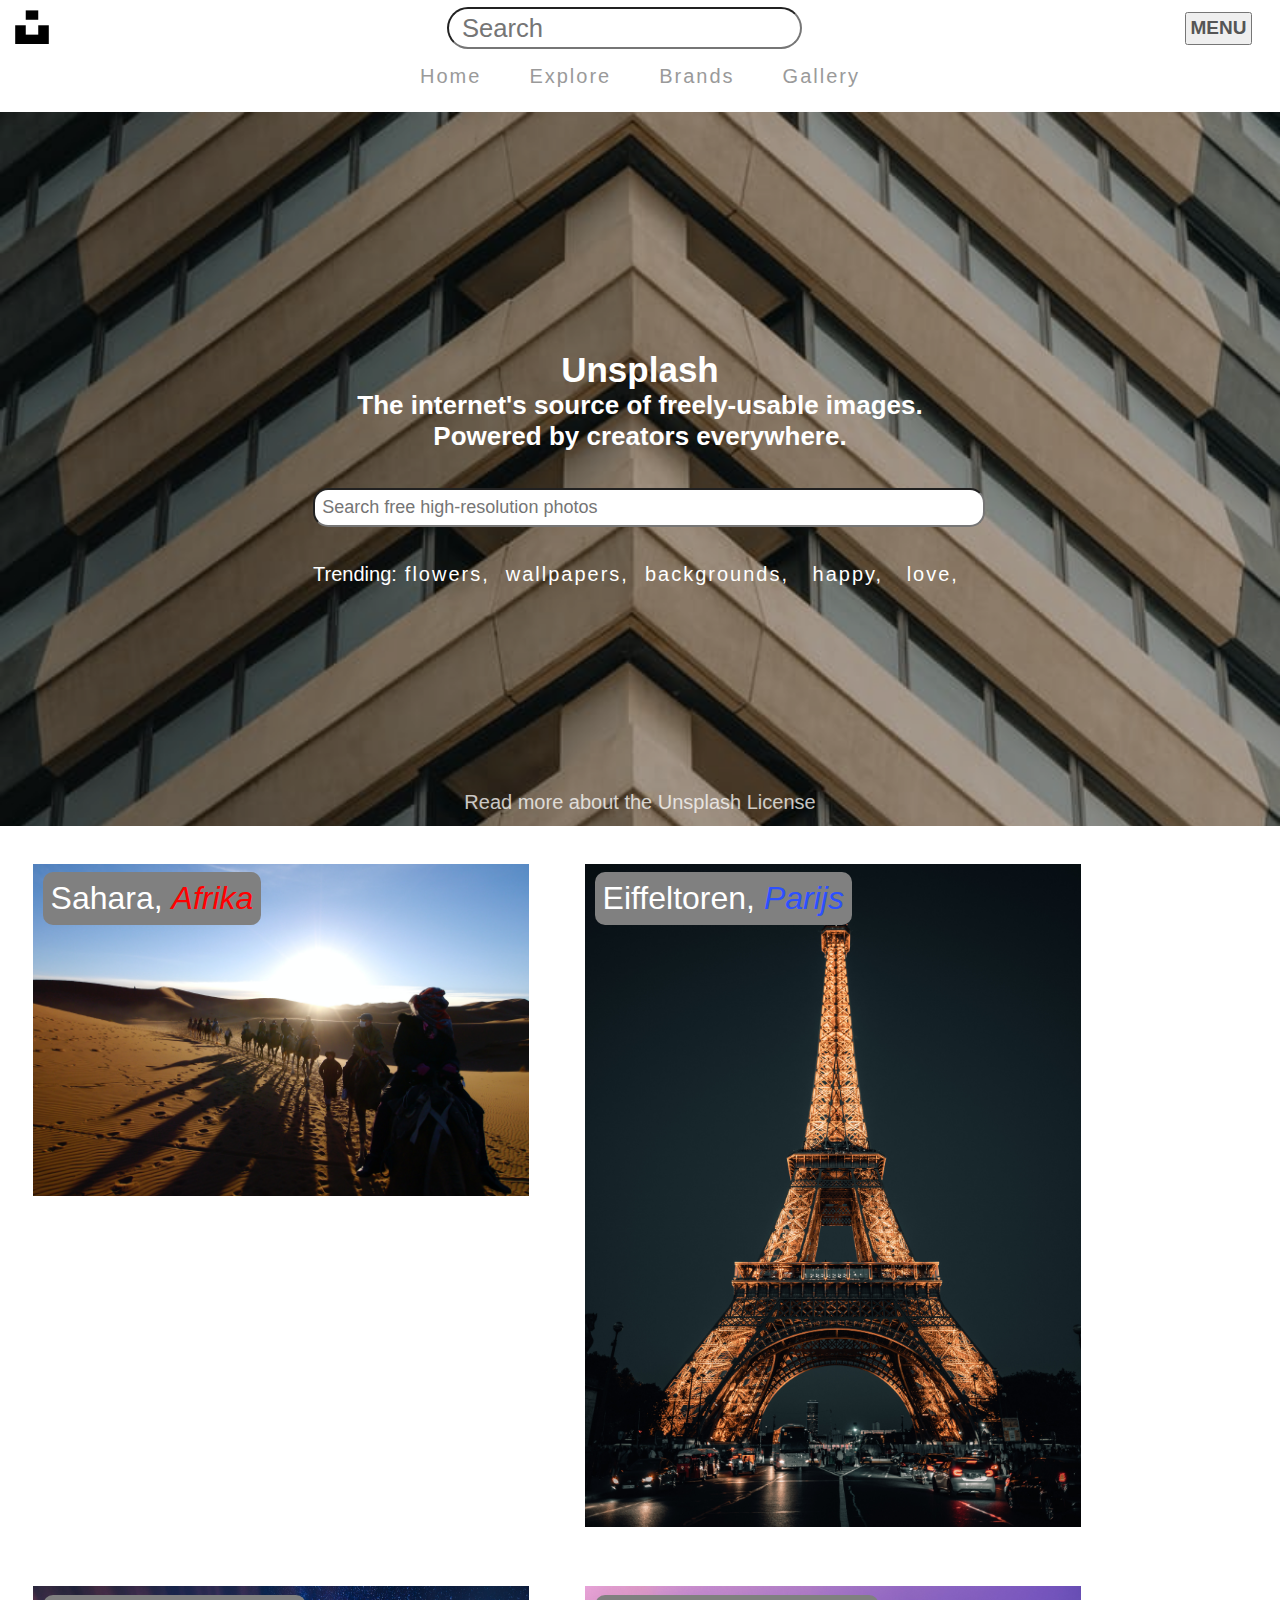
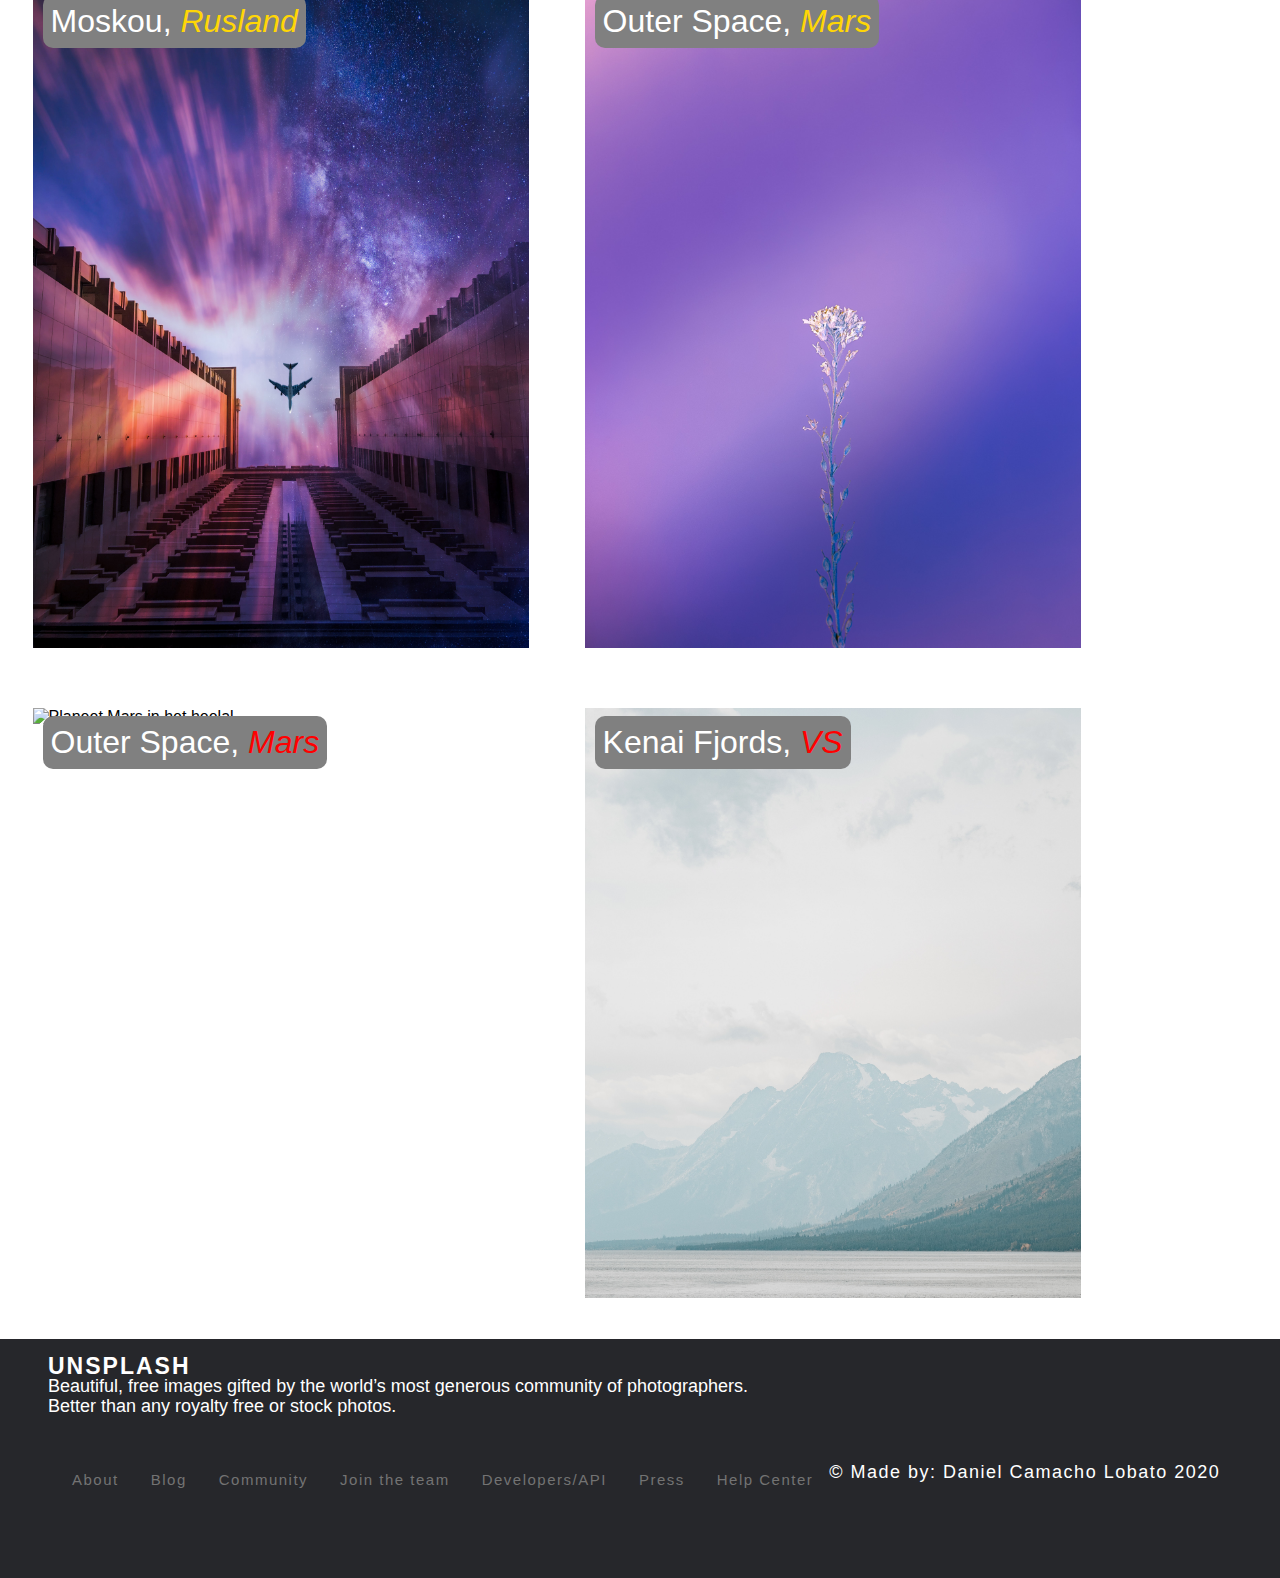
==== commit 5403fcc0: "Add files via upload" ====
--- a/index.html
+++ b/index.html
@@ -71,7 +71,7 @@
         <form class="form" action="index.html" method="post">
           <input type="text" placeholder="Search free high-resolution photos" name="" value="">
         </form>
-        <p> Trending: <a href="#">flowers, </a><a href="#">wallpapers, </a><a href="#">backgrounds, </a><a href="#">happy, </a><a href="#">love, </a></p>
+        <p>Trending:<a href="#">flowers,</a><a href="#">wallpapers,</a><a href="#">backgrounds, </a><a href="#">happy, </a><a href="#">love, </a></p>
       </div>
 
 
@@ -96,19 +96,19 @@
         <p> Eiffeltoren, <span>Parijs</span> </p>
       </div>
       <div>
-        <img src="images/foto's/afbeelding50.jpg" class="logo" alt="Outer Space">
+        <img src="images/foto's/afbeelding50.jpg" class="logo" alt="Moskou, de hoofdstad van Rusland">
         <p> Moskou, <span>Rusland</span> </p>
       </div>
       <div>
-        <img src="images/foto's/afbeelding40.jpg" class="logo" alt="Outer Space">
-        <p> Outer Space <span>Mars</span> </p>
+        <img src="images/foto's/afbeelding40.jpg" class="logo" alt="Planeet Mars in het heelal.">
+        <p> Outer Space, <span>Mars</span> </p>
       </div>
       <div>
-        <img src="images/foto's/afbeelding70.jpg" class="logo" alt="Outer Space">
-        <p> Outer Space <span>Mars</span> </p>
+        <img src="images/foto's/afbeelding70.jpg" class="logo" alt="Planeet Mars in het heelal.">
+        <p> Outer Space, <span>Mars</span> </p>
       </div>
       <div>
-        <img src="images/foto's/afbeelding30.jpg" class="logo" alt="Outer Space">
+        <img src="images/foto's/afbeelding30.jpg" class="logo" alt="Kenjau Fjords National Park, Verenigde Staten">
         <p> Kenai Fjords, <span> VS </span> </p>
       </div>
 
--- a/styles/style.css
+++ b/styles/style.css
@@ -8,16 +8,18 @@
 }
 
 nav {
-  position: relative;
+  position: fixed;
   width: 100%;
-  box-shadow: 0 4px 12px rgba(0, 0, 0, .08), 0 0 1px rgba(1, 0, 0, .1);
+  z-index: 100;
+  background-color: white;
+  top: 0;
 }
 
 nav div {
   height: 56px;
 }
 
-/* nav 1----------------------------------------------- */
+/* nav 1- Logo/input---------------------------------- */
 nav .nav1 {
   display: flex;
   flex-direction: row;
@@ -35,7 +37,6 @@
   font-size: 1.25em;
   width: 90%;
   padding: .19em .5em;
-
 }
 
 /* HamburgerMenu--------------------------------------- */
@@ -50,14 +51,6 @@
   margin: .5em 1em .5em 1em;
 }
 
-/*
-nav .hamburger ul {
-  margin: 0;
-  padding: 2em 2em 2em 2em;
-  position: fixed;
-  background-color: darkcyan;
-  list-style: none;
-} */
 nav .nav1 ul {
   position: fixed;
   list-style: none;
@@ -91,7 +84,7 @@
   height: 100vh;
   left: 0;
   top: 0;
-  z-index: 100;
+  z-index: 101;
   text-decoration: none;
   transform: translateY(-100%);
   display: flex;
@@ -110,6 +103,7 @@
   padding: 8px 8px;
   transition: .4s;
 }
+
 #expandednav, ul, li, a:hover {
   color: dodgerblue;
 }
@@ -118,29 +112,30 @@
   transform: translateY(0%) !important;
 }
 
-#closemenu{
-  width: 20px;
+#closemenu {
+  width: 30px;
   right: 0;
   position: absolute;
-  right: 20px;
+  right: 70px;
   top: 0;
 }
-#closemenu svg{
-  fill:white;
+
+#closemenu svg {
+  fill: white;
   transition: .3s;
 }
-#closemenu svg:hover{
-  fill:red;
+
+#closemenu svg:hover {
+  fill: red;
   transform: scale(1.2) rotate(360deg);
 }
-#closemenu svg:active{
-  fill:green;
+
+#closemenu svg:active {
+  fill: green;
   transform: scale(.6) rotate(-360deg);
 }
 
-
-
-/* nav 2----------------------------------------------- */
+/* nav 2 - Home/Explore/Brands/Gallery--------------------- */
 nav .nav2 ul {
   height: 100%;
   display: flex;
@@ -165,8 +160,17 @@
 nav .nav2 ul li a:hover {
   color: black;
 }
-
-/* Homepage Unsplash met openingstekst en form---------------------------------------- */
+nav .nav2 ul li a:active {
+  font-weight: 400;
+  font-size: 25px;
+  color: black;
+}
+
+main {
+  margin-top: 110px;
+}
+
+/* Homepage - openingstekst en form---------------------------------------- */
 #welkom {
   position: relative;
   background-image: url(../images/welkombg.jpeg);
@@ -239,52 +243,7 @@
   opacity: 75%;
 }
 
-/* Explorepagina---------------------------------------- */
-#onderwerpen .tekste {
-  /* position: absolute; */
-  margin: 2em 2em 2em 2em;
-  text-align: center;
-}
-
-#onderwerpen .tekste {
-  margin: 2em;
-  text-align: center;
-  color: #737373;
-}
-
-#onderwerpen h1 {
-  font-size: 1.5em;
-  text-align: center;
-  margin: 5% 5% 5% 5%;
-  color: black;
-}
-
-#onderwerpen h2 {
-  font-size: 1em;
-  text-align: center;
-  margin: 5% 5% 5% 5%;
-  color: #737373;
-}
-
-#onderwerpen h3 {
-  font-size: 1em;
-  text-align: center;
-  margin: 5% 5% 5% 5%;
-  color: black;
-}
-
-
-#onderwerpen, .background img {
-  position: relative;
-  width: 90%;
-  padding-top: 2em;
-  margin: 2% 5% 2% 5%;
-}
-
-
-
-
-/* Foto's---------------------------------------- */
+/* Foto's en titels op Homepage---------------------------------------- */
 #fotos {
   display: flex;
   flex-direction: column;
@@ -316,11 +275,13 @@
 }
 
 #fotos div p span {
-  color: #F76912;
+  color: red;
+  font-style: italic;
 }
 
 #fotos div:nth-child(2) p span {
   color: #2D50FF;
+  font-style: italic;
 }
 
 #fotos div:nth-child(3) p span {
@@ -331,7 +292,111 @@
   color: #FFD606;
 }
 
-/* Footer---------------------------------------- */
+
+/* Explorepagina---------------------------------------- */
+#onderwerpen .tekste {
+  margin: 2em 2em 2em 2em;
+  text-align: center;
+}
+
+#onderwerpen .tekste {
+  margin: 2em;
+  text-align: center;
+  color: #737373;
+}
+
+#onderwerpen h1 {
+  font-size: 2.5em;
+  text-align: center;
+  margin: 5% 5% 5% 5%;
+  color: black;
+}
+
+#onderwerpen h2 {
+  font-size: 1em;
+  text-align: center;
+  margin: 5% 5% 5% 5%;
+  color: #737373;
+}
+
+#onderwerpen h3 {
+  font-size: 1.5em;
+  padding-top: 3.5em;
+  padding-bottom: 0;
+  text-align: center;
+  margin: 5% 5% 5% 5%;
+  color: black;
+}
+
+#onderwerpen, .background img {
+  position: relative;
+  width: 90%;
+  padding-top: 2em;
+  margin: 2% 5% 2% 5%;
+}
+
+/* Explorepagina - Woorden: Background, Images & Wallpapers------------------ */
+#fotos2 {
+  display: flex;
+  flex-direction: column;
+}
+
+#fotos2 div {
+  position: relative;
+  width: 90%;
+  margin: 5% 5% 5% 5%;
+  overflow: hidden;
+}
+
+#fotos2 div img {
+  position: relative;
+  width: 100%;
+  border-radius: 20px;
+}
+
+#fotos2 div .imagecontainer {
+  position: relative;
+  width: 100%;
+  margin: 0;
+}
+
+#fotos2 div p {
+  position: absolute;
+  top: 50%;
+  left: 50%;
+  transform: translate(-50%, -50%);
+  font-size: 2.5em;
+  text-align: center;
+  color: white;
+}
+
+/* H4 & H5 explorepagina,  onder de afbeeldingen-------------------------- */
+#fotos2 h4 {
+  padding-top: 1em;
+  font-size: 1em;
+  font-weight: 200;
+  text-align: center;
+}
+
+#fotos2 h5 {
+  padding: 1em;
+  font-size: 1em;
+  font-weight: 500;
+  text-align: center;
+  border-radius: 2px;
+  line-height: 25px;
+  color: black;
+  background-color: lightgrey;
+  display: inline-block;
+  left: 50%;
+  transform: translateX(-50%);
+  position: relative;
+  margin-top: 1.5em;
+  border-radius: 1.1em;
+}
+
+
+/* Footer website------------------------------------ */
 .site-footer {
   background-color: #26272b;
   padding: 1em 4em 1em 4em;
@@ -358,18 +423,213 @@
   list-style: none;
 }
 
+footer p{
+  font-size: 14px;
+}
+
 .footer-links a:active, .footer-links a:focus, .footer-links a:hover {
   color: dodgerblue;
 }
 
-/* Media-Queries---------------------------------------- */
+
+
+
+
+/* Media-Queries- 800/1000/1400---------------------------------- */
+@media only screen and (min-width: 800px) {
+  nav input {
+    font-size: 1.4em;
+  }
+  nav .nav2 ul li a {
+    font-size: 18px;
+  }
+  nav #hetmenu {
+    font-size: 17px;
+  }
+  nav .logo {
+    height: 59px;
+  }
+  #welkom h1 {
+    font-size: 30px;
+  }
+  #welkom .tekst {
+    font-size: 18px;
+  }
+  #welkom .bottom {
+    font-size: 20px;
+  }
+  #welkom p {
+    font-size: 20px;
+  }
+  #welkom input{
+    font-size: 18px;
+  }
+  #fotos {
+    display: grid;
+    grid-template-columns: repeat(2, 26em);
+    margin: 10px 5px 10px 5px;
+    width: 90%;
+  }
+  #fotos div p {
+    font-size: 1.5em;
+    font-weight: 380;
+    color: white;
+    background-color: grey;
+  }
+  #onderwerpen .tekste {
+    font-size: 20px;
+  }
+
+  #fotos2{
+    display: grid;
+    grid-template-columns: repeat(2, 27em);
+    width: 100%;
+    margin-left: 20px;
+
+  }
+  #fotos2 div .imagecontainer {
+    width: 100%;
+    margin: 0;
+  }
+  .site-footer h6 {
+    font-size: 20px;
+  }
+
+  .footer-links {
+    display: flex;
+    font-size: 15px;
+  }
+  footer p{
+    font-size: 16px;
+  }
+
+}
+
 @media only screen and (min-width: 1000px) {
+  nav input {
+    font-size: 1.6em;
+  }
+
+  nav .nav2 ul li a {
+    font-size: 20px;
+  }
+
+  nav #hetmenu {
+    font-size: 19px;
+    margin-right: 35px;
+  }
+
+  nav .logo {
+    height: 64px;
+  }
+
+  #welkom h1 {
+    font-size: 35px;
+  }
+
+  #welkom .tekst {
+    font-size: 20px;
+  }
+
   #welkom .bottom {
-    background-color: pink;
+    font-size: 22px;
   }
 
   #fotos {
-    display: flex;
-    flex-direction: row;
-  }
-}
+    display: grid;
+    grid-template-columns: repeat(2, 34.5em);
+    margin: 10px 5px 10px 5px;
+  }
+
+  #fotos div p {
+    font-size: 2em;
+    font-weight: 300;
+    color: white;
+    background-color: grey;
+  }
+  #onderwerpen .tekste {
+    font-size: 22px;
+  }
+  #fotos2{
+    display: grid;
+    grid-template-columns: repeat(2, 28em);
+    width: 100%;
+    margin-left: 160px;
+
+  }
+  #fotos2 div .imagecontainer {
+    width: 100%;
+    margin: 0;
+  }
+  .site-footer h6 {
+    font-size: 23px;
+  }
+  footer p{
+    font-size: 18px;
+  }
+
+}
+
+@media only screen and (min-width: 1400px) {
+  nav input {
+    font-size: 1.65em;
+  }
+
+  nav .nav2 ul li a {
+    font-size: 22px;
+  }
+
+  nav #hetmenu {
+    font-size: 25px;
+    margin-right: 80px;
+  }
+
+  nav .logo {
+    height: 75px;
+  }
+
+  #welkom h1 {
+    font-size: 40px;
+  }
+
+  #welkom .tekst {
+    font-size: 22px;
+  }
+
+  #welkom .bottom {
+    font-size: 24px;
+  }
+
+  #fotos {
+    display: grid;
+    grid-template-columns: repeat(2, 53em);
+    margin: 5px 5px 5px 5px;
+    padding-left: 65px;
+  }
+  #onderwerpen .tekste {
+    font-size: 24px;
+  }
+  #fotos2{
+    display: grid;
+    grid-template-columns: repeat(2, 40em);
+    width: 100%;
+    margin-left: 100px;
+
+  }
+  #fotos2 div .imagecontainer {
+    width: 100%;
+    margin: 0;
+  }
+  .site-footer h6 {
+    font-size: 25px;
+  }
+
+  footer p {
+    fontsize: 16px;
+  }
+  .footer-links {
+    text-align: center;
+    font-size: 22px;
+  }
+}
+}
